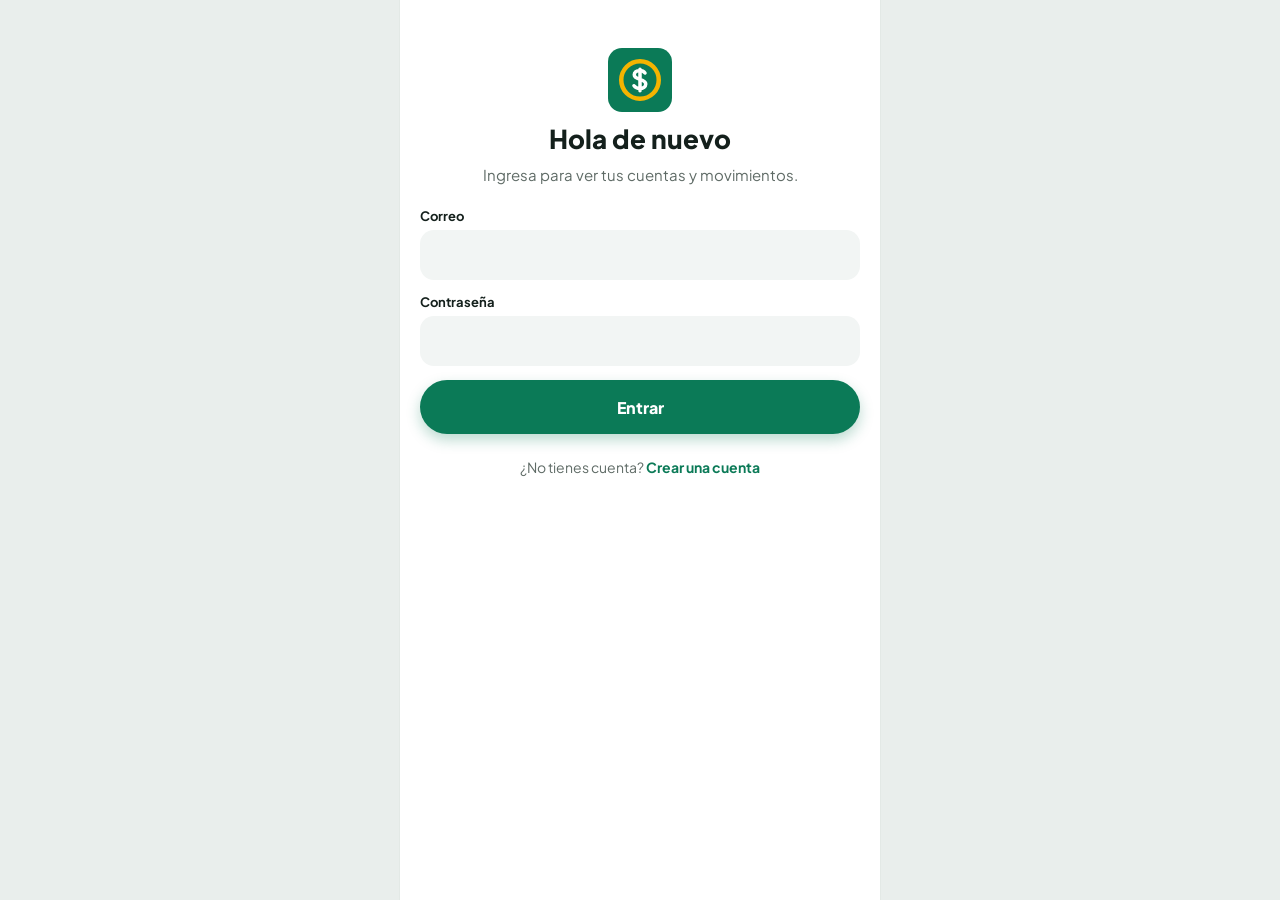
==== frontend/index.html @ b7e6b6f9 "administrar categorias FastAPI + PWA" ====
<!DOCTYPE html>
<html lang="es">
<head>
  <meta charset="utf-8">
  <meta name="viewport" content="width=device-width, initial-scale=1">
  <meta name="theme-color" content="#0B7A57">
  <meta name="description" content="Control de finanzas personales en pesos colombianos">
  <title>Finanzas Personales</title>
  <link rel="manifest" href="manifest.webmanifest">
  <link rel="icon" href="icons/icono.svg" type="image/svg+xml">
  <link rel="preconnect" href="https://fonts.googleapis.com">
  <link href="https://fonts.googleapis.com/css2?family=Plus+Jakarta+Sans:wght@400;500;600;700;800&display=swap" rel="stylesheet">
  <link rel="stylesheet" href="css/estilos.css">
</head>
<body>
  <div class="marco">
    <main id="app" aria-live="polite"></main>
    <nav id="nav" aria-label="Navegación principal" hidden></nav>
  </div>
  <div id="toast" role="status" aria-live="polite"></div>
  <script type="module" src="js/app.js"></script>
</body>
</html>
---- frontend/css/estilos.css ----
/* Identidad: verde esmeralda + dorado (ver mockups). Móvil primero. */
:root {
  --marca: #0B7A57;
  --marca-oscuro: #075640;
  --marca-suave: #E3F3EC;
  --oro: #F4B400;
  --oro-tinta: #1F1600;
  --oro-suave: #FFF6DB;
  --tinta: #14201C;
  --tenue: #5F6B66;
  --gris: #F2F5F4;
  --linea: #E3E9E6;
  --gasto: #C2410C;
  --gasto-suave: #FDEBDD;
  --fondo: #FFFFFF;
  --sobre-marca: #D4EEE3;
  --radio: 18px;
  --fuente: "Plus Jakarta Sans", system-ui, -apple-system, "Segoe UI", sans-serif;
}

* { box-sizing: border-box; }
html, body { margin: 0; }
body {
  font-family: var(--fuente);
  color: var(--tinta);
  background: #E9EEEC;
  font-variant-numeric: tabular-nums;
  -webkit-font-smoothing: antialiased;
}
.marco { max-width: 480px; min-height: 100vh; margin: 0 auto; background: var(--fondo); position: relative; }
body.con-nav .marco { padding-bottom: 96px; }
h1, h2 { margin: 0; text-wrap: balance; }
p { margin: 0; }
a { color: var(--marca); font-weight: 700; text-decoration: none; }
button { font: inherit; cursor: pointer; }
button:disabled { cursor: not-allowed; }
:focus-visible { outline: 3px solid var(--oro); outline-offset: 2px; }
code { font-size: 12px; background: var(--gris); padding: 1px 5px; border-radius: 4px; }
.solo-lector { position: absolute; width: 1px; height: 1px; overflow: hidden; clip: rect(0 0 0 0); }

/* ---------- Banda superior de color ---------- */
.banda {
  background: var(--marca);
  color: #fff;
  padding: 18px 16px 24px;
  border-radius: 0 0 28px 28px;
  display: flex;
  flex-direction: column;
  gap: 14px;
}
.banda.banda-oscura { background: var(--marca-oscuro); }
.banda-fila { display: flex; align-items: center; gap: 6px; }
.banda-fila.espaciada { justify-content: space-between; }
.banda-titulo { font-size: 20px; font-weight: 800; padding-left: 4px; }
.banda-sub { color: var(--sobre-marca); font-size: 13px; font-weight: 600; padding-left: 4px; }
.banda-acciones { display: flex; gap: 2px; }
.btn-icono {
  width: 44px; height: 44px; border: 0; border-radius: 999px; background: transparent; color: inherit;
  display: inline-flex; align-items: center; justify-content: center; flex: none;
}
.btn-icono:hover { background: rgba(255,255,255,0.12); }
.btn-icono:disabled { opacity: 0.35; }
.btn-icono.girar svg { transform: rotate(180deg); }

.avatar {
  width: 48px; height: 48px; border-radius: 999px; background: rgba(255,255,255,0.18);
  display: flex; align-items: center; justify-content: center; font-weight: 800;
}
.saludo { font-size: 22px; font-weight: 800; padding-left: 4px; }
.saldo-general { display: flex; flex-direction: column; gap: 6px; padding-left: 4px; }
.saldo-etiqueta { color: var(--sobre-marca); font-size: 14px; font-weight: 600; }
.saldo-valor { font-size: 38px; font-weight: 800; letter-spacing: -1px; line-height: 1.1; }
.saldo-meta { display: flex; gap: 8px; align-items: center; flex-wrap: wrap; font-size: 12px; color: var(--sobre-marca); font-weight: 600; margin-top: 4px; }
.pildora-oro { background: var(--oro); color: var(--oro-tinta); padding: 4px 10px; border-radius: 999px; font-weight: 800; }

/* Ocultar saldos con el ojo */
.ocultar-montos .monto { color: transparent !important; text-shadow: 0 0 10px rgba(20,32,28,0.5); user-select: none; }
.ocultar-montos .banda .monto { text-shadow: 0 0 12px rgba(255,255,255,0.8); }

/* ---------- Acciones rápidas ---------- */
.acciones { display: grid; grid-template-columns: repeat(4, minmax(0, 1fr)); padding: 20px 8px 0; }
.accion {
  display: flex; flex-direction: column; align-items: center; gap: 8px; background: none; border: 0;
  color: var(--tinta); font-size: 13px; font-weight: 700; padding: 0;
}
.accion-circulo {
  width: 60px; height: 60px; border-radius: 999px; background: var(--marca-suave); color: var(--marca);
  display: flex; align-items: center; justify-content: center;
}
.accion-circulo.lleno { background: var(--marca); color: #fff; box-shadow: 0 6px 14px rgba(11,122,87,0.28); }

/* ---------- Secciones ---------- */
.seccion { padding: 22px 16px 0; display: flex; flex-direction: column; gap: 12px; }
.seccion-titulo { display: flex; justify-content: space-between; align-items: center; gap: 8px; }
.seccion-titulo h2 { font-size: 18px; font-weight: 800; }
.seccion-titulo a, .enlace { font-size: 13px; font-weight: 800; color: var(--marca); background: none; border: 0; padding: 6px 0; }
.tarjeta-gris { background: var(--gris); border-radius: 22px; padding: 18px; display: flex; flex-direction: column; gap: 12px; }
.etiqueta { font-size: 11px; font-weight: 800; padding: 3px 9px; border-radius: 999px; background: #fff; color: var(--marca); white-space: nowrap; }
.etiqueta-prueba { background: var(--oro-suave); color: #6A4F00; border: 1px solid #E8D28A; }
.banda .etiqueta-prueba { border-color: transparent; }
.cargando, .vacio { color: var(--tenue); font-size: 14px; padding: 8px 0; }
.error-general { color: var(--gasto); font-size: 14px; font-weight: 600; padding: 8px 0; }
.pendiente {
  border: 1.5px dashed #B9C6C0; border-radius: 16px; padding: 14px; display: flex; flex-direction: column; gap: 4px;
  font-size: 13px; color: var(--tenue);
}
.pendiente strong { color: var(--tinta); font-size: 14px; }
.pendiente code { align-self: flex-start; margin-top: 4px; }

/* Cuentas */
.cuentas { display: grid; grid-auto-flow: column; grid-auto-columns: minmax(118px, 1fr); gap: 10px; overflow-x: auto; padding-bottom: 4px; }
.cuenta { background: var(--gris); border-radius: var(--radio); padding: 14px 12px; display: flex; flex-direction: column; gap: 10px; }
.cuenta.inactiva { opacity: 0.6; }
.cuenta-inicial { width: 34px; height: 34px; border-radius: 999px; background: #fff; display: flex; align-items: center; justify-content: center; font-weight: 800; }
.cuenta-nombre { display: flex; flex-direction: column; gap: 2px; }
.cuenta-nombre strong { font-size: 13px; }
.cuenta-nombre span { font-size: 11px; color: var(--tenue); font-weight: 600; }
.cuenta-saldo { font-size: 15px; font-weight: 800; }

/* Resumen y barras */
.resumen-cifras { display: grid; grid-template-columns: repeat(2, minmax(0, 1fr)); gap: 10px; }
.mini { background: #fff; border-radius: 16px; padding: 12px; display: flex; flex-direction: column; gap: 4px; }
.mini span { font-size: 12px; color: var(--tenue); font-weight: 700; }
.mini strong { font-size: 18px; font-weight: 800; }
.ingreso { color: var(--marca); }
.gasto { color: var(--gasto); }
.barra { height: 10px; border-radius: 999px; background: #DDE5E1; overflow: hidden; }
.barra > span { display: block; height: 100%; border-radius: 999px; background: var(--marca); }
.barra > span.barra-gasto { background: var(--gasto); }
.resumen-pie { display: flex; justify-content: space-between; gap: 8px; font-size: 12px; color: var(--tenue); font-weight: 600; }

/* Movimientos */
.lista { display: flex; flex-direction: column; }
.movimiento { display: flex; align-items: center; gap: 12px; padding: 12px 0; border-bottom: 1px solid var(--linea); }
.movimiento:last-child { border-bottom: 0; }
.movimiento.anulado .mov-texto strong, .movimiento.anulado .mov-monto { text-decoration: line-through; opacity: 0.55; }
.mov-icono { width: 42px; height: 42px; border-radius: 999px; display: flex; align-items: center; justify-content: center; flex: none; }
.mov-icono.gasto { background: var(--gasto-suave); }
.mov-icono.ingreso { background: var(--marca-suave); }
.mov-icono.neutro { background: var(--gris); color: var(--tinta); }
.mov-texto { flex: 1; min-width: 0; display: flex; flex-direction: column; gap: 2px; }
.mov-texto strong { font-size: 14px; overflow: hidden; text-overflow: ellipsis; white-space: nowrap; }
.mov-texto span { font-size: 12px; color: var(--tenue); }
.mov-texto .enlace { align-self: flex-start; padding: 2px 0; }
.mov-monto { font-size: 14px; font-weight: 800; white-space: nowrap; }
.mov-monto.neutro { color: var(--tinta); }
.selector-mes { display: flex; align-items: center; justify-content: space-between; background: rgba(0,0,0,0.16); border-radius: 999px; padding: 2px; }
.selector-mes strong { text-transform: capitalize; }

/* Obligaciones */
.totales { display: grid; grid-template-columns: repeat(2, minmax(0, 1fr)); gap: 10px; }
.total { background: rgba(255,255,255,0.14); border-radius: var(--radio); padding: 14px; display: flex; flex-direction: column; gap: 2px; }
.total span, .total small { color: var(--sobre-marca); font-size: 12px; font-weight: 700; }
.total strong { font-size: 20px; font-weight: 800; }
.obligacion.cerrada { opacity: 0.7; }
.obl-cabeza, .presu-cabeza, .meta-cabeza { display: flex; justify-content: space-between; align-items: center; gap: 8px; }
.obl-cifra { display: flex; flex-direction: column; }
.obl-cifra span { font-size: 13px; color: var(--tenue); font-weight: 600; }
.obl-cifra strong { font-size: 26px; font-weight: 800; letter-spacing: -0.5px; }

/* Presupuestos y metas */
.lista-presupuestos { gap: 0; padding: 4px 16px; }
.presupuesto { padding: 12px 0; display: flex; flex-direction: column; gap: 8px; border-bottom: 1px solid #DDE5E1; }
.presupuesto:last-child { border-bottom: 0; }
.presu-cabeza { font-size: 14px; }
.presu-cabeza span { color: var(--tenue); font-weight: 600; }
.presu-cabeza b { color: var(--tinta); }
.presu-pie { font-size: 12px; color: var(--tenue); font-weight: 600; }
.aviso-limite { align-self: flex-start; font-size: 12px; font-weight: 800; color: #8F2F07; background: var(--gasto-suave); padding: 3px 10px; border-radius: 999px; }
.meta { background: var(--marca-oscuro); color: #fff; border-radius: 24px; padding: 18px; display: flex; flex-direction: column; gap: 14px; }
.meta-cabeza strong { font-size: 17px; }
.meta-pct { font-size: 28px; font-weight: 800; color: var(--oro); }
.barra-oscura { background: rgba(255,255,255,0.16); height: 12px; }
.barra-oscura > span { background: var(--oro); }
.meta-pie { display: flex; justify-content: space-between; font-size: 13px; color: #E2F2EA; font-weight: 600; }

/* ---------- Formularios ---------- */
.formulario, .cuerpo-form { display: flex; flex-direction: column; gap: 14px; }
.cuerpo-form { padding: 18px 16px 0; }
.campo { display: flex; flex-direction: column; gap: 6px; border: 0; margin: 0; padding: 0; min-width: 0; }
.campo label, .campo legend { font-size: 13px; font-weight: 700; padding: 0; }
.opcional { font-weight: 500; color: var(--tenue); }
.ayuda { font-size: 12px; color: var(--tenue); }
input, select {
  font: inherit; font-size: 16px; color: var(--tinta); background: var(--gris); border: 1.5px solid transparent;
  border-radius: 14px; min-height: 50px; padding: 0 14px; width: 100%;
}
input:focus, select:focus { border-color: var(--marca); background: #fff; outline: none; }
input:disabled { opacity: 0.6; }
.fila-2 { display: grid; grid-template-columns: repeat(2, minmax(0, 1fr)); gap: 10px; }
.error-form { color: var(--gasto); font-size: 14px; font-weight: 700; min-height: 1px; }
.error-form:empty { display: none; }

.btn {
  min-height: 54px; border: 0; border-radius: 999px; padding: 0 24px; font-weight: 800; font-size: 16px;
  display: inline-flex; align-items: center; justify-content: center; gap: 8px;
}
.btn-primario { background: var(--marca); color: #fff; box-shadow: 0 6px 14px rgba(11,122,87,0.28); }
.btn-primario:hover:not(:disabled) { background: var(--marca-oscuro); }
.btn-oro { background: var(--oro); color: var(--oro-tinta); }
.btn:disabled { opacity: 0.55; box-shadow: none; }
.btn-chico { min-height: 44px; font-size: 14px; padding: 0 18px; align-self: flex-start; }

.segmento { display: grid; grid-template-columns: repeat(2, minmax(0, 1fr)); gap: 4px; padding: 4px; margin: 0 6px; background: rgba(0,0,0,0.18); border-radius: 999px; }
.segmento button { min-height: 40px; border: 0; border-radius: 999px; background: transparent; color: #fff; font-weight: 800; }
.segmento button[aria-pressed="true"] { background: #fff; color: var(--tinta); }
.monto-grande { display: flex; flex-direction: column; align-items: center; gap: 2px; }
.monto-grande label { font-size: 13px; font-weight: 600; color: rgba(255,255,255,0.85); }
.monto-grande input {
  background: transparent; border: 0; color: #fff; text-align: center; font-size: 42px; font-weight: 800;
  letter-spacing: -1px; min-height: 60px;
}
.monto-grande input::placeholder { color: rgba(255,255,255,0.55); }
.monto-grande input:focus { background: rgba(255,255,255,0.08); }

.chips { display: flex; flex-wrap: wrap; gap: 8px; }
.chip {
  min-height: 40px; padding: 0 16px; border-radius: 999px; border: 1.5px solid var(--gris);
  background: var(--gris); color: var(--tinta); font-weight: 800; font-size: 13px;
}
.chip[aria-pressed="true"] { background: var(--marca); border-color: var(--marca); color: #fff; }
.chip:disabled { opacity: 0.6; }
.chips-sugerencias { margin-top: 4px; }
.gmf { background: var(--oro-suave); border-radius: var(--radio); padding: 14px; display: flex; flex-direction: column; gap: 8px; }
.gmf-fila { display: flex; align-items: center; gap: 12px; font-size: 14px; font-weight: 800; }
.gmf input { width: 22px; min-height: 22px; height: 22px; accent-color: var(--marca); flex: none; }
.gmf small { font-size: 12px; color: #5A4A12; }
.gmf-detalle { display: flex; flex-direction: column; gap: 6px; padding-top: 10px; border-top: 1px dashed #E2CD8A; }
.gmf-detalle div { display: flex; justify-content: space-between; gap: 8px; font-size: 14px; font-weight: 600; }
.gmf-detalle span { color: #5A4A12; }
.gmf-detalle strong { font-weight: 800; }
.par-cuentas { position: relative; display: flex; flex-direction: column; gap: 10px; }
.btn-intercambiar {
  position: absolute; right: 14px; top: 50%; margin-top: -8px; width: 44px; height: 44px; border-radius: 999px;
  border: 4px solid #fff; background: var(--marca); color: #fff; display: flex; align-items: center; justify-content: center; z-index: 1;
}
.btn-intercambiar svg { transform: rotate(90deg); }
.par-cuentas select { padding-right: 64px; }
.nota { font-size: 12px; line-height: 1.45; color: #0B4A37; background: var(--marca-suave); border-radius: 14px; padding: 10px 12px; font-weight: 600; }
.chip-banda { align-self: center; background: rgba(255,255,255,0.16); border-color: transparent; color: #fff; }
.chip-banda:hover { background: rgba(255,255,255,0.26); }
.resumen-abono { background: var(--gris); border-radius: var(--radio); padding: 14px; display: flex; flex-direction: column; gap: 8px; }
.resumen-abono div { display: flex; justify-content: space-between; gap: 8px; font-size: 14px; font-weight: 600; }
.resumen-abono span { color: var(--tenue); }
.resumen-abono strong { font-weight: 800; }
.resumen-abono .total-abono { padding-top: 8px; border-top: 1px dashed #C9D3CE; font-size: 15px; }
a.btn { text-decoration: none; }

/* Fila de movimiento que abre el detalle */
button.movimiento { width: 100%; background: none; border: 0; border-bottom: 1px solid var(--linea); text-align: left; color: inherit; font: inherit; }
button.movimiento:hover { background: var(--gris); }
.pista { font-size: 12px; color: var(--tenue); font-weight: 600; }

/* Hoja inferior de detalle */
dialog.hoja {
  width: min(480px, 100%); max-width: 100%; margin: auto auto 0; border: 0; border-radius: 26px 26px 0 0;
  padding: 18px 18px 28px; color: var(--tinta); display: none; flex-direction: column; gap: 14px;
}
dialog.hoja[open] { display: flex; }
dialog.hoja::backdrop { background: rgba(20, 32, 28, 0.45); }
.hoja-cabeza { display: flex; justify-content: space-between; align-items: center; gap: 8px; }
.hoja-cabeza h2 { font-size: 18px; font-weight: 800; }
.hoja-cabeza .cerrar { color: var(--tenue); }
.hoja-cabeza .cerrar svg { transform: rotate(45deg); }
.hoja-monto { font-size: 32px; font-weight: 800; letter-spacing: -0.5px; }
.hoja-datos { margin: 0; background: var(--gris); border-radius: var(--radio); padding: 4px 14px; }
.hoja-datos div { display: flex; justify-content: space-between; gap: 12px; padding: 10px 0; border-bottom: 1px solid #DDE5E1; font-size: 14px; }
.hoja-datos div:last-child { border-bottom: 0; }
.hoja-datos dt { color: var(--tenue); font-weight: 600; }
.hoja-datos dd { margin: 0; font-weight: 700; text-align: right; }
.btn-peligro { background: var(--gasto); color: #fff; width: 100%; }
.btn-peligro:hover:not(:disabled) { background: #9A3309; }
.btn-secundario { background: var(--gris); color: var(--tinta); }
.confirmar { background: var(--gasto-suave); border-radius: var(--radio); padding: 14px; display: flex; flex-direction: column; gap: 8px; font-size: 14px; }
.confirmar span { color: #6B2A08; }
.confirmar-botones { display: flex; gap: 8px; justify-content: flex-end; }
.confirmar-botones .btn { width: auto; align-self: auto; }
.pie-form { padding: 16px 16px 24px; display: flex; flex-direction: column; gap: 8px; text-align: center; }
.pie-form small { font-size: 12px; color: var(--tenue); }
.caja-pregunta { display: flex; gap: 8px; align-items: center; background: var(--gris); border-radius: 999px; padding: 6px 6px 6px 8px; }
.caja-pregunta input { background: transparent; min-height: 44px; }

/* ---------- Login y registro ---------- */
.auth { padding: 48px 20px 32px; display: flex; flex-direction: column; gap: 24px; }
.auth-marca { display: flex; flex-direction: column; align-items: center; gap: 10px; text-align: center; }
.auth-marca h1 { font-size: 26px; font-weight: 800; }
.auth-marca p { color: var(--tenue); font-size: 15px; }
.auth-pie { text-align: center; font-size: 14px; color: var(--tenue); }

/* ---------- Barra inferior ---------- */
#nav {
  position: fixed; left: 50%; transform: translateX(-50%); bottom: 0; width: 100%; max-width: 480px; height: 84px;
  background: #fff; box-shadow: 0 -1px 0 var(--linea); display: grid; grid-template-columns: repeat(5, minmax(0, 1fr));
  align-items: center; padding: 8px 6px 16px; z-index: 10;
}
#nav[hidden] { display: none; }
.nav-item { display: flex; flex-direction: column; align-items: center; gap: 4px; color: var(--tenue); font-size: 11px; font-weight: 600; min-height: 44px; justify-content: center; }
.nav-icono { width: 56px; height: 30px; border-radius: 999px; display: flex; align-items: center; justify-content: center; }
.nav-item.activo { color: var(--marca); font-weight: 800; }
.nav-item.activo .nav-icono { background: var(--marca-suave); }
.nav-mas {
  justify-self: center; width: 58px; height: 58px; margin-top: -26px; border: 4px solid #fff; border-radius: 999px;
  background: var(--marca); color: #fff; display: flex; align-items: center; justify-content: center;
  box-shadow: 0 6px 14px rgba(11,122,87,0.35);
}

/* ---------- Aviso flotante ---------- */
#toast {
  position: fixed; left: 50%; bottom: 100px; transform: translate(-50%, 20px); width: min(440px, calc(100% - 32px));
  background: var(--tinta); color: #fff; padding: 12px 16px; border-radius: 14px; font-size: 14px; font-weight: 600;
  opacity: 0; pointer-events: none; transition: opacity .2s, transform .2s; z-index: 20;
}
#toast.visible { opacity: 1; transform: translate(-50%, 0); }
#toast[data-tipo="ok"] { background: var(--marca-oscuro); }
#toast[data-tipo="alerta"] { background: #7A3A0C; }

@media (prefers-reduced-motion: reduce) { #toast { transition: none; } }
@media (min-width: 481px) { .marco { box-shadow: 0 0 0 1px var(--linea); } }

/* Cola sin conexión */
.aviso-cola { font-size: 13px; font-weight: 600; color: #6B2A08; background: var(--gasto-suave); border-radius: 14px; padding: 10px 12px; }
.movimiento.con-error .mov-texto strong { color: var(--gasto); }
.mov-texto span { white-space: normal; }
.acciones-op { display: flex; gap: 16px; }
.enlace.peligro { color: var(--gasto); }
.enlace:disabled { color: var(--tenue); opacity: .6; }
.confirmar-descarte { font-size: 12px; color: #6B2A08; }
a.pildora-oro { text-decoration: none; }

.gmf[hidden] {
  display: none !important;
}
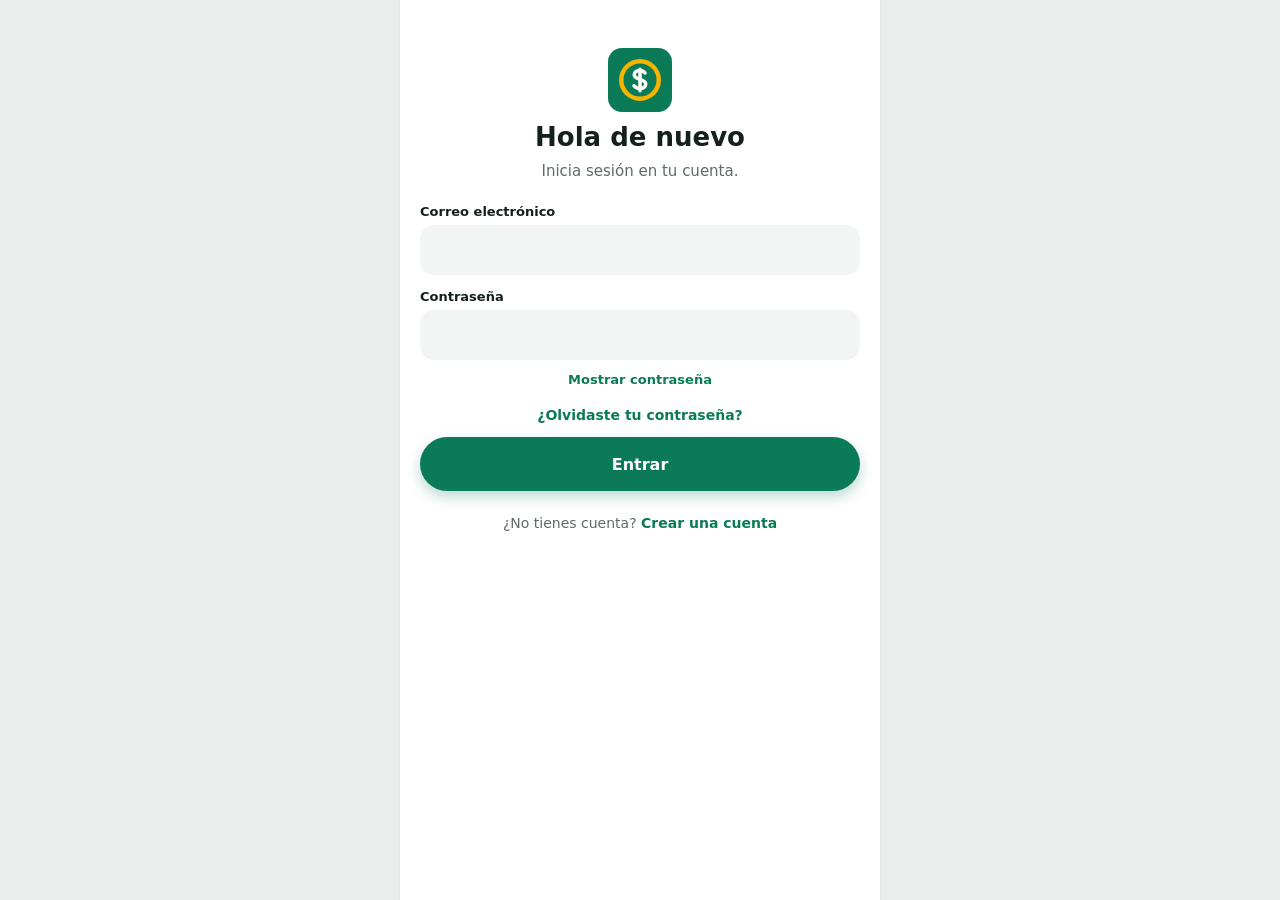
==== commit 005b9460: "interfaz lista para restablecer contraseña" ====
--- a/frontend/index.html
+++ b/frontend/index.html
@@ -2,6 +2,17 @@
 <html lang="es">
 <head>
   <meta charset="utf-8">
+  <meta http-equiv="Content-Security-Policy"
+        content="default-src 'self';
+                 script-src 'self';
+                 style-src 'self' 'unsafe-inline' https://fonts.googleapis.com;
+                 font-src 'self' https://fonts.gstatic.com;
+                 img-src 'self' data:;
+                 connect-src 'self' http://127.0.0.1:8000 http://localhost:8000;
+                 worker-src 'self';
+                 object-src 'none';
+                 base-uri 'self';
+                 form-action 'self'">
   <meta name="viewport" content="width=device-width, initial-scale=1">
   <meta name="theme-color" content="#0B7A57">
   <meta name="description" content="Control de finanzas personales en pesos colombianos">
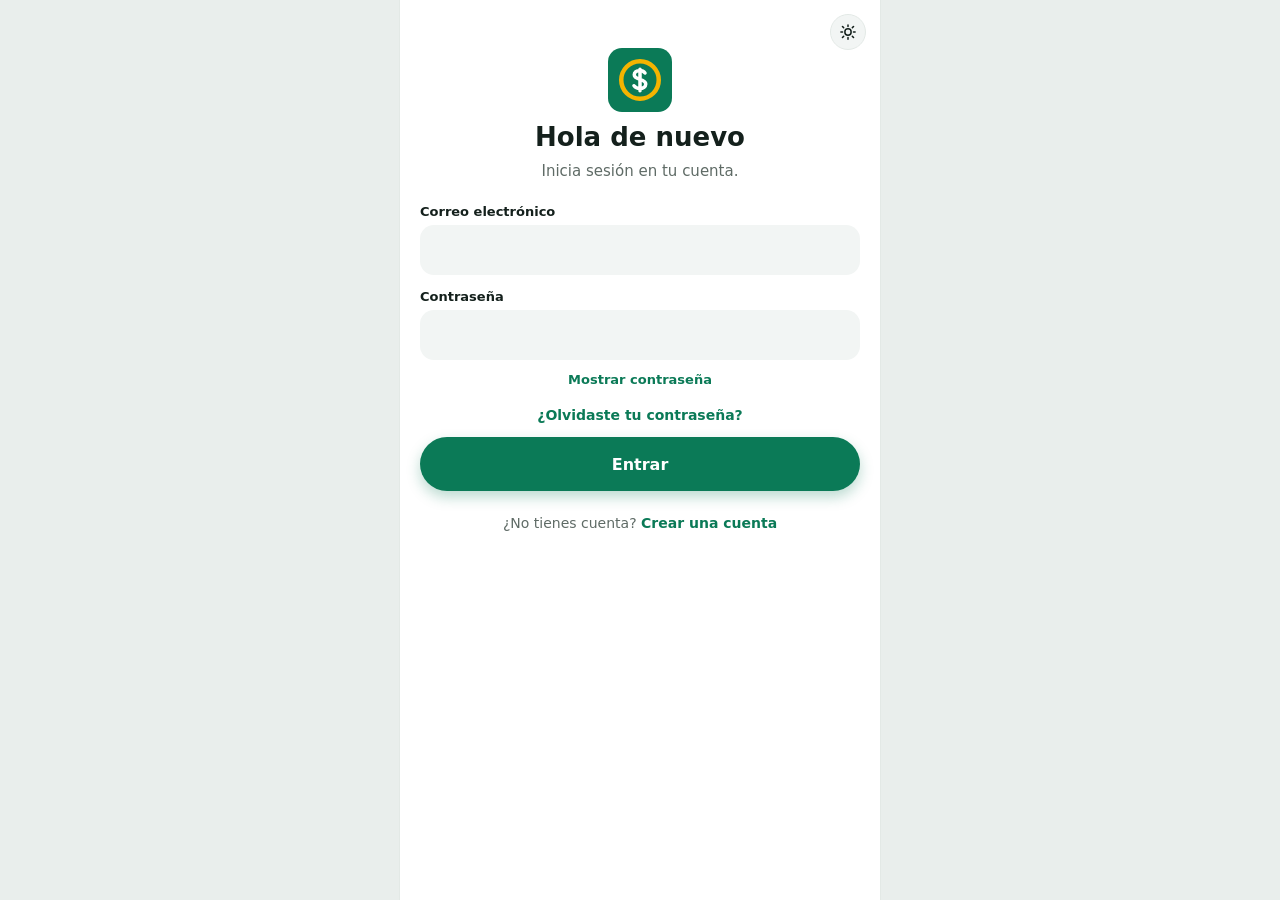
==== commit f1d0f955: "Integracion modo oscuro y claro PWA" ====
--- a/frontend/index.html
+++ b/frontend/index.html
@@ -22,6 +22,8 @@
   <link rel="preconnect" href="https://fonts.googleapis.com">
   <link href="https://fonts.googleapis.com/css2?family=Plus+Jakarta+Sans:wght@400;500;600;700;800&display=swap" rel="stylesheet">
   <link rel="stylesheet" href="css/estilos.css">
+  <link rel="stylesheet" href="css/tema.css">
+  <script src="js/tema-inicial.js"></script>
 </head>
 <body>
   <div class="marco">
--- a/frontend/css/estilos.css
+++ b/frontend/css/estilos.css
@@ -23,7 +23,7 @@
 body {
   font-family: var(--fuente);
   color: var(--tinta);
-  background: #E9EEEC;
+  background: var(--c-bg-e9eeec);
   font-variant-numeric: tabular-nums;
   -webkit-font-smoothing: antialiased;
 }
@@ -41,7 +41,7 @@
 /* ---------- Banda superior de color ---------- */
 .banda {
   background: var(--marca);
-  color: #fff;
+  color: var(--c-tx-ffffff);
   padding: 18px 16px 24px;
   border-radius: 0 0 28px 28px;
   display: flex;
@@ -87,7 +87,7 @@
   width: 60px; height: 60px; border-radius: 999px; background: var(--marca-suave); color: var(--marca);
   display: flex; align-items: center; justify-content: center;
 }
-.accion-circulo.lleno { background: var(--marca); color: #fff; box-shadow: 0 6px 14px rgba(11,122,87,0.28); }
+.accion-circulo.lleno { background: var(--marca); color: var(--c-tx-ffffff); box-shadow: 0 6px 14px rgba(11,122,87,0.28); }
 
 /* ---------- Secciones ---------- */
 .seccion { padding: 22px 16px 0; display: flex; flex-direction: column; gap: 12px; }
@@ -95,13 +95,13 @@
 .seccion-titulo h2 { font-size: 18px; font-weight: 800; }
 .seccion-titulo a, .enlace { font-size: 13px; font-weight: 800; color: var(--marca); background: none; border: 0; padding: 6px 0; }
 .tarjeta-gris { background: var(--gris); border-radius: 22px; padding: 18px; display: flex; flex-direction: column; gap: 12px; }
-.etiqueta { font-size: 11px; font-weight: 800; padding: 3px 9px; border-radius: 999px; background: #fff; color: var(--marca); white-space: nowrap; }
-.etiqueta-prueba { background: var(--oro-suave); color: #6A4F00; border: 1px solid #E8D28A; }
+.etiqueta { font-size: 11px; font-weight: 800; padding: 3px 9px; border-radius: 999px; background: var(--c-bg-ffffff); color: var(--marca); white-space: nowrap; }
+.etiqueta-prueba { background: var(--oro-suave); color: var(--c-tx-6a4f00); border: 1px solid var(--c-bd-e8d28a); }
 .banda .etiqueta-prueba { border-color: transparent; }
 .cargando, .vacio { color: var(--tenue); font-size: 14px; padding: 8px 0; }
 .error-general { color: var(--gasto); font-size: 14px; font-weight: 600; padding: 8px 0; }
 .pendiente {
-  border: 1.5px dashed #B9C6C0; border-radius: 16px; padding: 14px; display: flex; flex-direction: column; gap: 4px;
+  border: 1.5px dashed var(--c-bd-b9c6c0); border-radius: 16px; padding: 14px; display: flex; flex-direction: column; gap: 4px;
   font-size: 13px; color: var(--tenue);
 }
 .pendiente strong { color: var(--tinta); font-size: 14px; }
@@ -111,7 +111,7 @@
 .cuentas { display: grid; grid-auto-flow: column; grid-auto-columns: minmax(118px, 1fr); gap: 10px; overflow-x: auto; padding-bottom: 4px; }
 .cuenta { background: var(--gris); border-radius: var(--radio); padding: 14px 12px; display: flex; flex-direction: column; gap: 10px; }
 .cuenta.inactiva { opacity: 0.6; }
-.cuenta-inicial { width: 34px; height: 34px; border-radius: 999px; background: #fff; display: flex; align-items: center; justify-content: center; font-weight: 800; }
+.cuenta-inicial { width: 34px; height: 34px; border-radius: 999px; background: var(--c-bg-ffffff); display: flex; align-items: center; justify-content: center; font-weight: 800; }
 .cuenta-nombre { display: flex; flex-direction: column; gap: 2px; }
 .cuenta-nombre strong { font-size: 13px; }
 .cuenta-nombre span { font-size: 11px; color: var(--tenue); font-weight: 600; }
@@ -119,12 +119,12 @@
 
 /* Resumen y barras */
 .resumen-cifras { display: grid; grid-template-columns: repeat(2, minmax(0, 1fr)); gap: 10px; }
-.mini { background: #fff; border-radius: 16px; padding: 12px; display: flex; flex-direction: column; gap: 4px; }
+.mini { background: var(--c-bg-ffffff); border-radius: 16px; padding: 12px; display: flex; flex-direction: column; gap: 4px; }
 .mini span { font-size: 12px; color: var(--tenue); font-weight: 700; }
 .mini strong { font-size: 18px; font-weight: 800; }
 .ingreso { color: var(--marca); }
 .gasto { color: var(--gasto); }
-.barra { height: 10px; border-radius: 999px; background: #DDE5E1; overflow: hidden; }
+.barra { height: 10px; border-radius: 999px; background: var(--c-bg-dde5e1); overflow: hidden; }
 .barra > span { display: block; height: 100%; border-radius: 999px; background: var(--marca); }
 .barra > span.barra-gasto { background: var(--gasto); }
 .resumen-pie { display: flex; justify-content: space-between; gap: 8px; font-size: 12px; color: var(--tenue); font-weight: 600; }
@@ -160,19 +160,19 @@
 
 /* Presupuestos y metas */
 .lista-presupuestos { gap: 0; padding: 4px 16px; }
-.presupuesto { padding: 12px 0; display: flex; flex-direction: column; gap: 8px; border-bottom: 1px solid #DDE5E1; }
+.presupuesto { padding: 12px 0; display: flex; flex-direction: column; gap: 8px; border-bottom: 1px solid var(--c-bd-dde5e1); }
 .presupuesto:last-child { border-bottom: 0; }
 .presu-cabeza { font-size: 14px; }
 .presu-cabeza span { color: var(--tenue); font-weight: 600; }
 .presu-cabeza b { color: var(--tinta); }
 .presu-pie { font-size: 12px; color: var(--tenue); font-weight: 600; }
-.aviso-limite { align-self: flex-start; font-size: 12px; font-weight: 800; color: #8F2F07; background: var(--gasto-suave); padding: 3px 10px; border-radius: 999px; }
-.meta { background: var(--marca-oscuro); color: #fff; border-radius: 24px; padding: 18px; display: flex; flex-direction: column; gap: 14px; }
+.aviso-limite { align-self: flex-start; font-size: 12px; font-weight: 800; color: var(--c-tx-8f2f07); background: var(--gasto-suave); padding: 3px 10px; border-radius: 999px; }
+.meta { background: var(--marca-oscuro); color: var(--c-tx-ffffff); border-radius: 24px; padding: 18px; display: flex; flex-direction: column; gap: 14px; }
 .meta-cabeza strong { font-size: 17px; }
 .meta-pct { font-size: 28px; font-weight: 800; color: var(--oro); }
 .barra-oscura { background: rgba(255,255,255,0.16); height: 12px; }
 .barra-oscura > span { background: var(--oro); }
-.meta-pie { display: flex; justify-content: space-between; font-size: 13px; color: #E2F2EA; font-weight: 600; }
+.meta-pie { display: flex; justify-content: space-between; font-size: 13px; color: var(--c-tx-e2f2ea); font-weight: 600; }
 
 /* ---------- Formularios ---------- */
 .formulario, .cuerpo-form { display: flex; flex-direction: column; gap: 14px; }
@@ -185,7 +185,7 @@
   font: inherit; font-size: 16px; color: var(--tinta); background: var(--gris); border: 1.5px solid transparent;
   border-radius: 14px; min-height: 50px; padding: 0 14px; width: 100%;
 }
-input:focus, select:focus { border-color: var(--marca); background: #fff; outline: none; }
+input:focus, select:focus { border-color: var(--marca); background: var(--c-bg-ffffff); outline: none; }
 input:disabled { opacity: 0.6; }
 .fila-2 { display: grid; grid-template-columns: repeat(2, minmax(0, 1fr)); gap: 10px; }
 .error-form { color: var(--gasto); font-size: 14px; font-weight: 700; min-height: 1px; }
@@ -195,19 +195,19 @@
   min-height: 54px; border: 0; border-radius: 999px; padding: 0 24px; font-weight: 800; font-size: 16px;
   display: inline-flex; align-items: center; justify-content: center; gap: 8px;
 }
-.btn-primario { background: var(--marca); color: #fff; box-shadow: 0 6px 14px rgba(11,122,87,0.28); }
+.btn-primario { background: var(--marca); color: var(--c-tx-ffffff); box-shadow: 0 6px 14px rgba(11,122,87,0.28); }
 .btn-primario:hover:not(:disabled) { background: var(--marca-oscuro); }
 .btn-oro { background: var(--oro); color: var(--oro-tinta); }
 .btn:disabled { opacity: 0.55; box-shadow: none; }
 .btn-chico { min-height: 44px; font-size: 14px; padding: 0 18px; align-self: flex-start; }
 
 .segmento { display: grid; grid-template-columns: repeat(2, minmax(0, 1fr)); gap: 4px; padding: 4px; margin: 0 6px; background: rgba(0,0,0,0.18); border-radius: 999px; }
-.segmento button { min-height: 40px; border: 0; border-radius: 999px; background: transparent; color: #fff; font-weight: 800; }
-.segmento button[aria-pressed="true"] { background: #fff; color: var(--tinta); }
+.segmento button { min-height: 40px; border: 0; border-radius: 999px; background: transparent; color: var(--c-tx-ffffff); font-weight: 800; }
+.segmento button[aria-pressed="true"] { background: var(--c-bg-ffffff); color: var(--tinta); }
 .monto-grande { display: flex; flex-direction: column; align-items: center; gap: 2px; }
 .monto-grande label { font-size: 13px; font-weight: 600; color: rgba(255,255,255,0.85); }
 .monto-grande input {
-  background: transparent; border: 0; color: #fff; text-align: center; font-size: 42px; font-weight: 800;
+  background: transparent; border: 0; color: var(--c-tx-ffffff); text-align: center; font-size: 42px; font-weight: 800;
   letter-spacing: -1px; min-height: 60px;
 }
 .monto-grande input::placeholder { color: rgba(255,255,255,0.55); }
@@ -218,32 +218,32 @@
   min-height: 40px; padding: 0 16px; border-radius: 999px; border: 1.5px solid var(--gris);
   background: var(--gris); color: var(--tinta); font-weight: 800; font-size: 13px;
 }
-.chip[aria-pressed="true"] { background: var(--marca); border-color: var(--marca); color: #fff; }
+.chip[aria-pressed="true"] { background: var(--marca); border-color: var(--marca); color: var(--c-tx-ffffff); }
 .chip:disabled { opacity: 0.6; }
 .chips-sugerencias { margin-top: 4px; }
 .gmf { background: var(--oro-suave); border-radius: var(--radio); padding: 14px; display: flex; flex-direction: column; gap: 8px; }
 .gmf-fila { display: flex; align-items: center; gap: 12px; font-size: 14px; font-weight: 800; }
 .gmf input { width: 22px; min-height: 22px; height: 22px; accent-color: var(--marca); flex: none; }
-.gmf small { font-size: 12px; color: #5A4A12; }
-.gmf-detalle { display: flex; flex-direction: column; gap: 6px; padding-top: 10px; border-top: 1px dashed #E2CD8A; }
+.gmf small { font-size: 12px; color: var(--c-tx-5a4a12); }
+.gmf-detalle { display: flex; flex-direction: column; gap: 6px; padding-top: 10px; border-top: 1px dashed var(--c-bd-e2cd8a); }
 .gmf-detalle div { display: flex; justify-content: space-between; gap: 8px; font-size: 14px; font-weight: 600; }
-.gmf-detalle span { color: #5A4A12; }
+.gmf-detalle span { color: var(--c-tx-5a4a12); }
 .gmf-detalle strong { font-weight: 800; }
 .par-cuentas { position: relative; display: flex; flex-direction: column; gap: 10px; }
 .btn-intercambiar {
   position: absolute; right: 14px; top: 50%; margin-top: -8px; width: 44px; height: 44px; border-radius: 999px;
-  border: 4px solid #fff; background: var(--marca); color: #fff; display: flex; align-items: center; justify-content: center; z-index: 1;
+  border: 4px solid var(--c-bd-ffffff); background: var(--marca); color: var(--c-tx-ffffff); display: flex; align-items: center; justify-content: center; z-index: 1;
 }
 .btn-intercambiar svg { transform: rotate(90deg); }
 .par-cuentas select { padding-right: 64px; }
-.nota { font-size: 12px; line-height: 1.45; color: #0B4A37; background: var(--marca-suave); border-radius: 14px; padding: 10px 12px; font-weight: 600; }
-.chip-banda { align-self: center; background: rgba(255,255,255,0.16); border-color: transparent; color: #fff; }
+.nota { font-size: 12px; line-height: 1.45; color: var(--c-tx-0b4a37); background: var(--marca-suave); border-radius: 14px; padding: 10px 12px; font-weight: 600; }
+.chip-banda { align-self: center; background: rgba(255,255,255,0.16); border-color: transparent; color: var(--c-tx-ffffff); }
 .chip-banda:hover { background: rgba(255,255,255,0.26); }
 .resumen-abono { background: var(--gris); border-radius: var(--radio); padding: 14px; display: flex; flex-direction: column; gap: 8px; }
 .resumen-abono div { display: flex; justify-content: space-between; gap: 8px; font-size: 14px; font-weight: 600; }
 .resumen-abono span { color: var(--tenue); }
 .resumen-abono strong { font-weight: 800; }
-.resumen-abono .total-abono { padding-top: 8px; border-top: 1px dashed #C9D3CE; font-size: 15px; }
+.resumen-abono .total-abono { padding-top: 8px; border-top: 1px dashed var(--c-bd-c9d3ce); font-size: 15px; }
 a.btn { text-decoration: none; }
 
 /* Fila de movimiento que abre el detalle */
@@ -264,15 +264,15 @@
 .hoja-cabeza .cerrar svg { transform: rotate(45deg); }
 .hoja-monto { font-size: 32px; font-weight: 800; letter-spacing: -0.5px; }
 .hoja-datos { margin: 0; background: var(--gris); border-radius: var(--radio); padding: 4px 14px; }
-.hoja-datos div { display: flex; justify-content: space-between; gap: 12px; padding: 10px 0; border-bottom: 1px solid #DDE5E1; font-size: 14px; }
+.hoja-datos div { display: flex; justify-content: space-between; gap: 12px; padding: 10px 0; border-bottom: 1px solid var(--c-bd-dde5e1); font-size: 14px; }
 .hoja-datos div:last-child { border-bottom: 0; }
 .hoja-datos dt { color: var(--tenue); font-weight: 600; }
 .hoja-datos dd { margin: 0; font-weight: 700; text-align: right; }
-.btn-peligro { background: var(--gasto); color: #fff; width: 100%; }
-.btn-peligro:hover:not(:disabled) { background: #9A3309; }
+.btn-peligro { background: var(--gasto); color: var(--c-tx-ffffff); width: 100%; }
+.btn-peligro:hover:not(:disabled) { background: var(--c-bg-9a3309); }
 .btn-secundario { background: var(--gris); color: var(--tinta); }
 .confirmar { background: var(--gasto-suave); border-radius: var(--radio); padding: 14px; display: flex; flex-direction: column; gap: 8px; font-size: 14px; }
-.confirmar span { color: #6B2A08; }
+.confirmar span { color: var(--c-tx-6b2a08); }
 .confirmar-botones { display: flex; gap: 8px; justify-content: flex-end; }
 .confirmar-botones .btn { width: auto; align-self: auto; }
 .pie-form { padding: 16px 16px 24px; display: flex; flex-direction: column; gap: 8px; text-align: center; }
@@ -290,7 +290,7 @@
 /* ---------- Barra inferior ---------- */
 #nav {
   position: fixed; left: 50%; transform: translateX(-50%); bottom: 0; width: 100%; max-width: 480px; height: 84px;
-  background: #fff; box-shadow: 0 -1px 0 var(--linea); display: grid; grid-template-columns: repeat(5, minmax(0, 1fr));
+  background: var(--c-bg-ffffff); box-shadow: 0 -1px 0 var(--linea); display: grid; grid-template-columns: repeat(5, minmax(0, 1fr));
   align-items: center; padding: 8px 6px 16px; z-index: 10;
 }
 #nav[hidden] { display: none; }
@@ -299,32 +299,32 @@
 .nav-item.activo { color: var(--marca); font-weight: 800; }
 .nav-item.activo .nav-icono { background: var(--marca-suave); }
 .nav-mas {
-  justify-self: center; width: 58px; height: 58px; margin-top: -26px; border: 4px solid #fff; border-radius: 999px;
-  background: var(--marca); color: #fff; display: flex; align-items: center; justify-content: center;
+  justify-self: center; width: 58px; height: 58px; margin-top: -26px; border: 4px solid var(--c-bd-ffffff); border-radius: 999px;
+  background: var(--marca); color: var(--c-tx-ffffff); display: flex; align-items: center; justify-content: center;
   box-shadow: 0 6px 14px rgba(11,122,87,0.35);
 }
 
 /* ---------- Aviso flotante ---------- */
 #toast {
   position: fixed; left: 50%; bottom: 100px; transform: translate(-50%, 20px); width: min(440px, calc(100% - 32px));
-  background: var(--tinta); color: #fff; padding: 12px 16px; border-radius: 14px; font-size: 14px; font-weight: 600;
+  background: var(--tinta); color: var(--c-tx-ffffff); padding: 12px 16px; border-radius: 14px; font-size: 14px; font-weight: 600;
   opacity: 0; pointer-events: none; transition: opacity .2s, transform .2s; z-index: 20;
 }
 #toast.visible { opacity: 1; transform: translate(-50%, 0); }
 #toast[data-tipo="ok"] { background: var(--marca-oscuro); }
-#toast[data-tipo="alerta"] { background: #7A3A0C; }
+#toast[data-tipo="alerta"] { background: var(--c-bg-7a3a0c); }
 
 @media (prefers-reduced-motion: reduce) { #toast { transition: none; } }
 @media (min-width: 481px) { .marco { box-shadow: 0 0 0 1px var(--linea); } }
 
 /* Cola sin conexión */
-.aviso-cola { font-size: 13px; font-weight: 600; color: #6B2A08; background: var(--gasto-suave); border-radius: 14px; padding: 10px 12px; }
+.aviso-cola { font-size: 13px; font-weight: 600; color: var(--c-tx-6b2a08); background: var(--gasto-suave); border-radius: 14px; padding: 10px 12px; }
 .movimiento.con-error .mov-texto strong { color: var(--gasto); }
 .mov-texto span { white-space: normal; }
 .acciones-op { display: flex; gap: 16px; }
 .enlace.peligro { color: var(--gasto); }
 .enlace:disabled { color: var(--tenue); opacity: .6; }
-.confirmar-descarte { font-size: 12px; color: #6B2A08; }
+.confirmar-descarte { font-size: 12px; color: var(--c-tx-6b2a08); }
 a.pildora-oro { text-decoration: none; }
 
 .gmf[hidden] {
--- a/frontend/css/tema.css
+++ b/frontend/css/tema.css
@@ -0,0 +1,260 @@
+/* Tema claro / oscuro.
+   Los colores de la app usan estas variables; el modo oscuro solo cambia sus valores.
+   Las variables --c-* se generaron a partir de los colores originales (rol: tx texto, bg fondo, bd borde). */
+
+:root {
+  --c-bd-087a59: #087a59;
+  --c-bd-b9c6c0: #b9c6c0;
+  --c-bd-c9d3ce: #c9d3ce;
+  --c-bd-c9dfd1: #c9dfd1;
+  --c-bd-d5e3da: #d5e3da;
+  --c-bd-dde5e1: #dde5e1;
+  --c-bd-e1e9e4: #e1e9e4;
+  --c-bd-e2cd8a: #e2cd8a;
+  --c-bd-e2eae5: #e2eae5;
+  --c-bd-e4ebe7: #e4ebe7;
+  --c-bd-e7ece9: #e7ece9;
+  --c-bd-e8d28a: #e8d28a;
+  --c-bd-ffffff: #ffffff;
+  --c-bg-087a59: #087a59;
+  --c-bg-7a3a0c: #7a3a0c;
+  --c-bg-9a3309: #9a3309;
+  --c-bg-bf5538: #bf5538;
+  --c-bg-d59a2a: #d59a2a;
+  --c-bg-dbe6df: #dbe6df;
+  --c-bg-dde5e1: #dde5e1;
+  --c-bg-dff1e7: #dff1e7;
+  --c-bg-dff2e7: #dff2e7;
+  --c-bg-e0f2e9: #e0f2e9;
+  --c-bg-e2f3eb: #e2f3eb;
+  --c-bg-e3f3e9: #e3f3e9;
+  --c-bg-e4f3eb: #e4f3eb;
+  --c-bg-e6f4ec: #e6f4ec;
+  --c-bg-e8e9e7: #e8e9e7;
+  --c-bg-e9eeec: #e9eeec;
+  --c-bg-edf1ef: #edf1ef;
+  --c-bg-edf2ee: #edf2ee;
+  --c-bg-edf5f0: #edf5f0;
+  --c-bg-eef3ef: #eef3ef;
+  --c-bg-eef5f1: #eef5f1;
+  --c-bg-f0f2f1: #f0f2f1;
+  --c-bg-f0f4f1: #f0f4f1;
+  --c-bg-f1f3f2: #f1f3f2;
+  --c-bg-f1f7f4: #f1f7f4;
+  --c-bg-f2f5f3: #f2f5f3;
+  --c-bg-f3f6f4: #f3f6f4;
+  --c-bg-ffe2da: #ffe2da;
+  --c-bg-ffe8e2: #ffe8e2;
+  --c-bg-fff0cd: #fff0cd;
+  --c-bg-fff2d9: #fff2d9;
+  --c-bg-fff3dd: #fff3dd;
+  --c-bg-ffffff: #ffffff;
+  --c-tx-07533e: #07533e;
+  --c-tx-075640: #075640;
+  --c-tx-075b42: #075b42;
+  --c-tx-08684c: #08684c;
+  --c-tx-087453: #087453;
+  --c-tx-087a59: #087a59;
+  --c-tx-0b4a37: #0b4a37;
+  --c-tx-142b21: #142b21;
+  --c-tx-15291f: #15291f;
+  --c-tx-17251f: #17251f;
+  --c-tx-25342d: #25342d;
+  --c-tx-263a30: #263a30;
+  --c-tx-263b30: #263b30;
+  --c-tx-28664f: #28664f;
+  --c-tx-52645a: #52645a;
+  --c-tx-58675e: #58675e;
+  --c-tx-586960: #586960;
+  --c-tx-59675f: #59675f;
+  --c-tx-5a4a12: #5a4a12;
+  --c-tx-5c6b62: #5c6b62;
+  --c-tx-5d6b62: #5d6b62;
+  --c-tx-607268: #607268;
+  --c-tx-64736b: #64736b;
+  --c-tx-65736b: #65736b;
+  --c-tx-66736b: #66736b;
+  --c-tx-67756d: #67756d;
+  --c-tx-6a4f00: #6a4f00;
+  --c-tx-6b2a08: #6b2a08;
+  --c-tx-705821: #705821;
+  --c-tx-81531e: #81531e;
+  --c-tx-845400: #845400;
+  --c-tx-875521: #875521;
+  --c-tx-8f2d1e: #8f2d1e;
+  --c-tx-8f2f07: #8f2f07;
+  --c-tx-915419: #915419;
+  --c-tx-95521c: #95521c;
+  --c-tx-975212: #975212;
+  --c-tx-a13724: #a13724;
+  --c-tx-a73525: #a73525;
+  --c-tx-ad3021: #ad3021;
+  --c-tx-b42318: #b42318;
+  --c-tx-e2f2ea: #e2f2ea;
+  --c-tx-ffffff: #ffffff;
+  color-scheme: light;
+}
+
+:root[data-tema="oscuro"] {
+  color-scheme: dark;
+
+  /* Identidad */
+  --marca: #13996D;
+  --marca-oscuro: #0B5A42;
+  --marca-suave: #15302A;
+  --oro: #F4B400;
+  --oro-tinta: #1F1600;
+  --oro-suave: #2D2710;
+  --tinta: #E4ECE8;
+  --tenue: #9AA9A2;
+  --gris: #18221F;
+  --linea: #24302C;
+  --gasto: #F0804C;
+  --gasto-suave: #3A2218;
+  --fondo: #0F1614;
+  --sobre-marca: #CDEBDD;
+
+  --c-bd-087a59: #087a59;
+  --c-bd-b9c6c0: #3b403d;
+  --c-bd-c9d3ce: #3b403d;
+  --c-bd-c9dfd1: #3e4c43;
+  --c-bd-d5e3da: #38423c;
+  --c-bd-dde5e1: #3a403d;
+  --c-bd-e1e9e4: #39413c;
+  --c-bd-e2cd8a: #e2cd8a;
+  --c-bd-e2eae5: #39413c;
+  --c-bd-e4ebe7: #3a413d;
+  --c-bd-e7ece9: #3a403d;
+  --c-bd-e8d28a: #e8d28a;
+  --c-bd-ffffff: #3d3d3d;
+  --c-bg-087a59: #087a59;
+  --c-bg-7a3a0c: #7a3a0c;
+  --c-bg-9a3309: #9a3309;
+  --c-bg-bf5538: #bf5538;
+  --c-bg-d59a2a: #d59a2a;
+  --c-bg-dbe6df: #323834;
+  --c-bg-dde5e1: #323735;
+  --c-bg-dff1e7: #24382d;
+  --c-bg-dff2e7: #23392c;
+  --c-bg-e0f2e9: #24382e;
+  --c-bg-e2f3eb: #23382e;
+  --c-bg-e3f3e9: #23372b;
+  --c-bg-e4f3eb: #24372c;
+  --c-bg-e6f4ec: #23362b;
+  --c-bg-e8e9e7: #2e2f2d;
+  --c-bg-e9eeec: #070b0a;
+  --c-bg-edf1ef: #262a28;
+  --c-bg-edf2ee: #252a26;
+  --c-bg-edf5f0: #243229;
+  --c-bg-eef3ef: #242925;
+  --c-bg-eef5f1: #25312a;
+  --c-bg-f0f2f1: #252726;
+  --c-bg-f0f4f1: #232724;
+  --c-bg-f1f3f2: #242625;
+  --c-bg-f1f7f4: #24302a;
+  --c-bg-f2f5f3: #222523;
+  --c-bg-f3f6f4: #212522;
+  --c-bg-ffe2da: #392620;
+  --c-bg-ffe8e2: #37241f;
+  --c-bg-fff0cd: #3c3422;
+  --c-bg-fff2d9: #393121;
+  --c-bg-fff3dd: #383020;
+  --c-bg-ffffff: #1a1a1a;
+  --c-tx-07533e: #82e3c8;
+  --c-tx-075640: #82e3c8;
+  --c-tx-075b42: #81e4c6;
+  --c-tx-08684c: #81e4c7;
+  --c-tx-087453: #81e4c6;
+  --c-tx-087a59: #80e5c8;
+  --c-tx-0b4a37: #88ddc3;
+  --c-tx-142b21: #9ec7b5;
+  --c-tx-15291f: #a0c5b2;
+  --c-tx-17251f: #d5dcd9;
+  --c-tx-25342d: #cdd3d0;
+  --c-tx-263a30: #cad2ce;
+  --c-tx-263b30: #c9d2cd;
+  --c-tx-28664f: #99ccb9;
+  --c-tx-52645a: #b1b7b4;
+  --c-tx-58675e: #afb4b1;
+  --c-tx-586960: #aeb3b1;
+  --c-tx-59675f: #afb3b1;
+  --c-tx-5a4a12: #d9c88c;
+  --c-tx-5c6b62: #acb1ae;
+  --c-tx-5d6b62: #acb1ae;
+  --c-tx-607268: #a9aeab;
+  --c-tx-64736b: #a8acaa;
+  --c-tx-65736b: #a8aca9;
+  --c-tx-66736b: #a7aca9;
+  --c-tx-67756d: #a6aba8;
+  --c-tx-6a4f00: #eccf79;
+  --c-tx-6b2a08: #e4a381;
+  --c-tx-705821: #d2bf93;
+  --c-tx-81531e: #d6b58f;
+  --c-tx-845400: #ecc279;
+  --c-tx-875521: #d5b390;
+  --c-tx-8f2d1e: #d8978d;
+  --c-tx-8f2f07: #e79d7e;
+  --c-tx-915419: #dbb28a;
+  --c-tx-95521c: #daae8b;
+  --c-tx-975212: #e0b185;
+  --c-tx-a13724: #d7998e;
+  --c-tx-a73525: #d7978e;
+  --c-tx-ad3021: #d9948c;
+  --c-tx-b42318: #de8d87;
+  --c-tx-e2f2ea: #e2f2ea;
+  --c-tx-ffffff: #ffffff;
+}
+
+/* La franja superior un poco más profunda para no encandilar */
+:root[data-tema="oscuro"] .banda { background: #0C5A42; }
+:root[data-tema="oscuro"] .banda.banda-oscura { background: #08402F; }
+:root[data-tema="oscuro"] #toast { background: #2A3833; color: #F1F6F3; }
+:root[data-tema="oscuro"] .ocultar-montos .monto { text-shadow: 0 0 10px rgba(228,236,232,0.55); }
+:root[data-tema="oscuro"] input,
+:root[data-tema="oscuro"] select,
+:root[data-tema="oscuro"] textarea { color: var(--tinta); }
+:root[data-tema="oscuro"] ::placeholder { color: #74827C; }
+:root[data-tema="oscuro"] img[src$=".svg"] { filter: none; }
+
+/* Transición suave al cambiar de tema (no al cargar) */
+:root.tema-cambiando,
+:root.tema-cambiando * {
+  transition: background-color .35s ease, color .35s ease, border-color .35s ease, fill .35s ease !important;
+}
+
+/* ---------- Botón de tema ---------- */
+.btn-tema {
+  width: 36px; height: 36px; flex: none;
+  border-radius: 999px;
+  border: 1px solid rgba(255,255,255,0.22);
+  background: rgba(255,255,255,0.12);
+  color: #fff;
+  display: inline-flex; align-items: center; justify-content: center;
+  padding: 0; position: relative; overflow: hidden;
+  -webkit-backdrop-filter: blur(6px); backdrop-filter: blur(6px);
+  transition: background .2s ease, transform .15s ease;
+}
+.btn-tema:hover { background: rgba(255,255,255,0.2); }
+.btn-tema:active { transform: scale(0.92); }
+.btn-tema svg {
+  position: absolute; width: 18px; height: 18px;
+  transition: transform .45s cubic-bezier(.5,1.6,.4,1), opacity .25s ease;
+}
+.btn-tema .ico-luna { transform: rotate(-90deg) scale(.4); opacity: 0; }
+:root[data-tema="oscuro"] .btn-tema .ico-sol { transform: rotate(90deg) scale(.4); opacity: 0; }
+:root[data-tema="oscuro"] .btn-tema .ico-luna { transform: none; opacity: 1; }
+
+/* Ubicación: esquina superior derecha de la franja verde */
+.banda.con-tema { position: relative; }
+.banda.con-tema > .btn-tema { position: absolute; top: 16px; right: 14px; z-index: 2; }
+.banda-acciones .btn-tema { align-self: center; margin-right: 4px; }
+
+/* Pantallas sin franja (login y registro) */
+.btn-tema.flotante {
+  position: absolute; top: 14px; right: 14px; z-index: 5;
+  border-color: var(--linea); background: var(--gris); color: var(--tinta);
+}
+
+/* Botones sin color propio: en oscuro el navegador los pinta gris claro.
+   :where() deja la especificidad en 0 para no tapar .btn-primario, .btn-oro, etc. */
+:where(:root[data-tema="oscuro"]) :where(.btn) { background-color: #1D2925; color: var(--tinta); }
